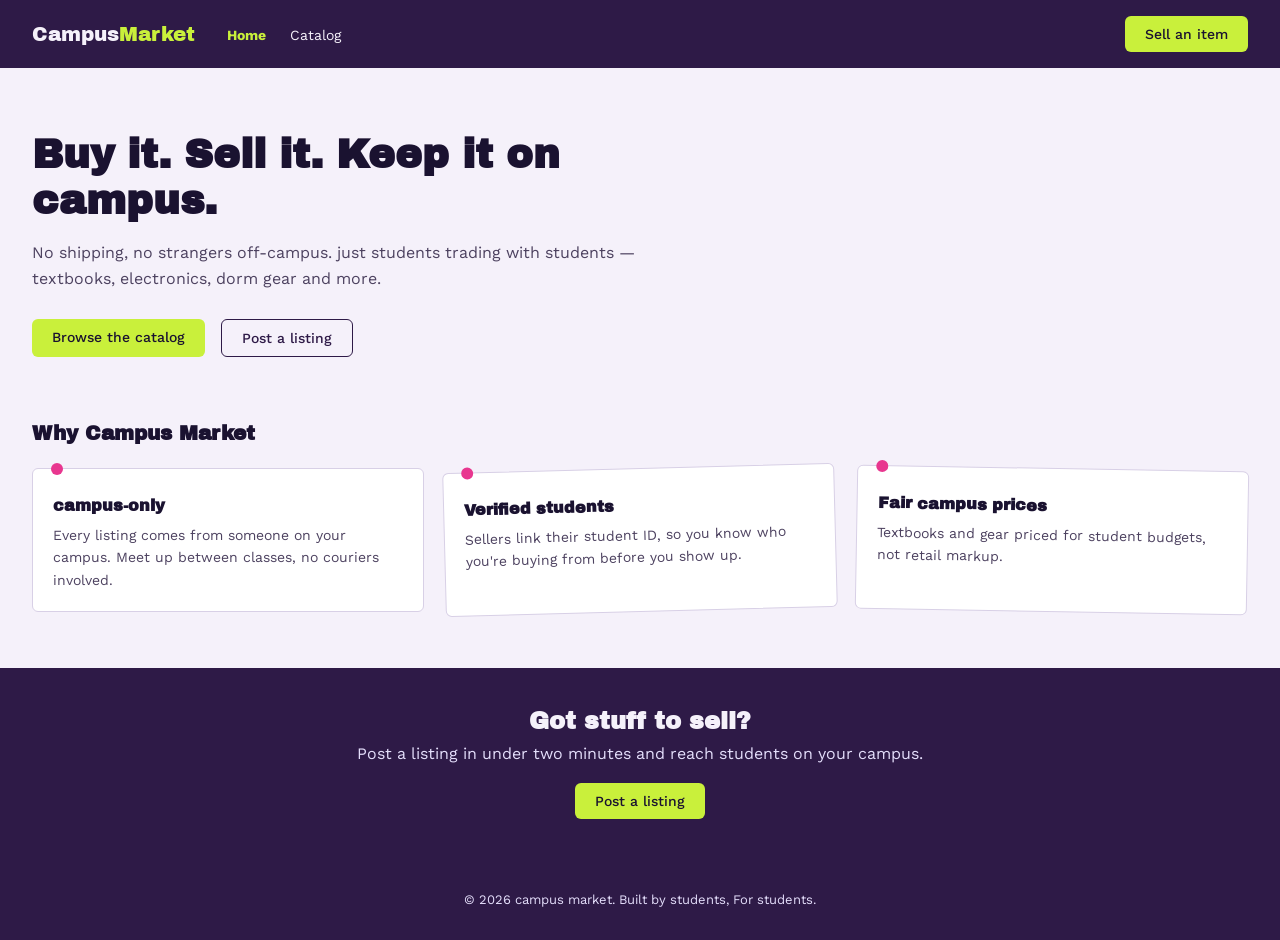
==== index.html @ 6f818fd5 "Part 1: static catalog pages" ====
<!DOCTYPE html>
<html lang="en">
<head>
  <meta charset="UTF-8">
  <meta name="viewport" content="width=device-width, initial-scale=1.0">
  <title>CampusMarket — Buy and sell on campus</title>
  <link rel="preconnect" href="https://fonts.googleapis.com">
  <link href="https://fonts.googleapis.com/css2?family=Archivo+Black&family=Work+Sans:wght@400;500;700&display=swap" rel="stylesheet">
  <link rel="stylesheet" href="styles.css">
</head>
<body>

  <header class="site-header">
    <div class="logo">Campus<span>Market</span></div>
    <nav>
      <ul>
        <li><a href="index.html" class="active">Home</a></li>
        <li><a href="catalog.html">Catalog</a></li>
      </ul>
    </nav>
    <a href="catalog.html" class="btn btn-lime">Sell an item</a>
  </header>

  <main>
    <section class="hero">
      <h1>Buy it. Sell it. Keep it on campus.</h1>
      <p>No shipping, no strangers off-campus. just students trading with students &mdash; textbooks, electronics, dorm gear and more.</p>
      <div class="hero-actions">
        <a href="catalog.html" class="btn btn-lime">Browse the catalog</a>
        <a href="catalog.html" class="btn btn-outline">Post a listing</a>
      </div>
    </section>

    <section class="features">
      <h2>Why Campus Market</h2>
      <div class="feature-grid">
        <article class="feature-card">
          <h3>campus-only</h3>
          <p>Every listing comes from someone on your campus. Meet up between classes, no couriers involved.</p>
        </article>
        <article class="feature-card">
          <h3>Verified students</h3>
          <p>Sellers link their student ID, so you know who you're buying from before you show up.</p>
        </article>
        <article class="feature-card">
          <h3>Fair campus prices</h3>
          <p>Textbooks and gear priced for student budgets, not retail markup.</p>
        </article>
      </div>
    </section>

    <section class="cta-banner">
      <h2>Got stuff to sell?</h2>
      <p>Post a listing in under two minutes and reach students on your campus.</p>
      <a href="catalog.html" class="btn btn-lime">Post a listing</a>
    </section>
  </main>

  <footer class="site-footer">
    <p>&copy; 2026 campus market. Built by students, For students.</p>
  </footer>

</body>
</html>
---- styles.css ----
:root {
  --violet: #2E1A47;
  --lime: #C9F03B;
  --magenta: #E8368F;
  --yellow: #FFD23F;
  --lavender: #F5F1FA;
  --lavender-dark: #E4DEFB;
  --ink: #1A1230;
  --ink-soft: #4d4260;
  --card-border: #d8d0e6;

  --font-display: 'Archivo Black', sans-serif;
  --font-body: 'Work Sans', sans-serif;
}

* {
  box-sizing: border-box;
}

body {
  margin: 0;
  font-family: var(--font-body);
  color: var(--ink);
  background: var(--lavender);
}

a {
  text-decoration: none;
  color: inherit;
}

ul {
  list-style: none;
  margin: 0;
  padding: 0;
}

/* header */

.site-header {
  background: var(--violet);
  padding: 16px 32px;
  display: flex;
  align-items: center;
  gap: 32px;
}

.logo {
  font-family: var(--font-display);
  font-size: 20px;
  color: var(--lavender);
}

.logo span {
  color: var(--lime);
}

.site-header nav {
  flex: 1;
}

.site-header nav ul {
  display: flex;
  gap: 24px;
}

.site-header nav a {
  color: var(--lavender);
  font-size: 14px;
}

.site-header nav a.active {
  color: var(--lime);
  font-weight: 700;
}

/* buttons */

.btn {
  display: inline-block;
  padding: 10px 20px;
  border-radius: 6px;
  font-size: 14px;
  font-weight: 500;
}

.btn-lime {
  background: var(--lime);
  color: var(--ink);
}

.btn-outline {
  background: transparent;
  border: 1.5px solid var(--violet);
  color: var(--violet);
}

/* hero */

.hero {
  padding: 64px 32px 48px;
  max-width: 720px;
}

.hero h1 {
  font-family: var(--font-display);
  font-size: 40px;
  line-height: 1.15;
  margin: 0 0 16px;
}

.hero p {
  font-size: 16px;
  color: var(--ink-soft);
  line-height: 1.6;
  margin: 0 0 28px;
}

.hero-actions {
  display: flex;
  gap: 16px;
}

/* features */

.features {
  padding: 0 32px 56px;
}

.features h2 {
  font-family: var(--font-display);
  font-size: 20px;
  margin-bottom: 24px;
}

.feature-grid {
  display: grid;
  grid-template-columns: repeat(auto-fit, minmax(220px, 1fr));
  gap: 20px;
}

.feature-card {
  background: #ffffff;
  border: 1px solid var(--card-border);
  border-radius: 6px;
  padding: 20px;
  position: relative;
}

.feature-card::before {
  content: "";
  position: absolute;
  top: -6px;
  left: 18px;
  width: 12px;
  height: 12px;
  border-radius: 50%;
  background: var(--magenta);
}

.feature-card:nth-child(2) {
  transform: rotate(-1.5deg);
}

.feature-card:nth-child(3) {
  transform: rotate(1deg);
}

.feature-card h3 {
  font-family: var(--font-display);
  font-size: 16px;
  margin: 8px 0 10px;
}

.feature-card p {
  font-size: 14px;
  color: var(--ink-soft);
  line-height: 1.6;
  margin: 0;
}

/* cta banner */

.cta-banner {
  background: var(--violet);
  color: var(--lavender);
  padding: 40px 32px;
  text-align: center;
}

.cta-banner h2 {
  font-family: var(--font-display);
  font-size: 24px;
  margin: 0 0 10px;
}

.cta-banner p {
  margin: 0 0 20px;
  color: var(--lavender-dark);
}

/* catalog page */

.catalog-intro {
  padding: 48px 32px 8px;
}

.catalog-intro h1 {
  font-family: var(--font-display);
  font-size: 28px;
  margin: 0 0 8px;
}

.catalog-intro p {
  color: var(--ink-soft);
  margin: 0;
}

.catalog {
  padding: 24px 32px 56px;
}

.product-grid {
  display: grid;
  grid-template-columns: repeat(auto-fit, minmax(220px, 1fr));
  gap: 20px;
}

.product-card {
  background: #ffffff;
  border: 1px solid var(--card-border);
  border-radius: 6px;
  padding: 18px;
  position: relative;
}

.product-card::before {
  content: "";
  position: absolute;
  top: -6px;
  left: 18px;
  width: 12px;
  height: 12px;
  border-radius: 50%;
  background: var(--magenta);
}

.product-card:nth-child(2n) {
  transform: rotate(-1.2deg);
}

.product-card:nth-child(3n) {
  transform: rotate(1deg);
}

.product-name {
  font-family: var(--font-display);
  font-size: 15px;
  margin: 6px 0 10px;
}

.product-desc {
  font-size: 13px;
  color: var(--ink-soft);
  line-height: 1.6;
  margin: 0 0 14px;
}

.product-price {
  font-family: var(--font-display);
  font-size: 16px;
  margin: 0 0 10px;
}

.badge {
  display: inline-block;
  font-size: 11px;
  font-weight: 500;
  padding: 4px 10px;
  border-radius: 4px;
}

.badge-lime {
  background: var(--lime);
  color: var(--ink);
}

.badge-yellow {
  background: var(--yellow);
  color: var(--ink);
}

.badge-magenta {
  background: var(--magenta);
  color: #ffffff;
}

/* footer */

.site-footer {
  background: var(--violet);
  color: var(--lavender-dark);
  text-align: center;
  padding: 20px 32px;
  font-size: 13px;
}
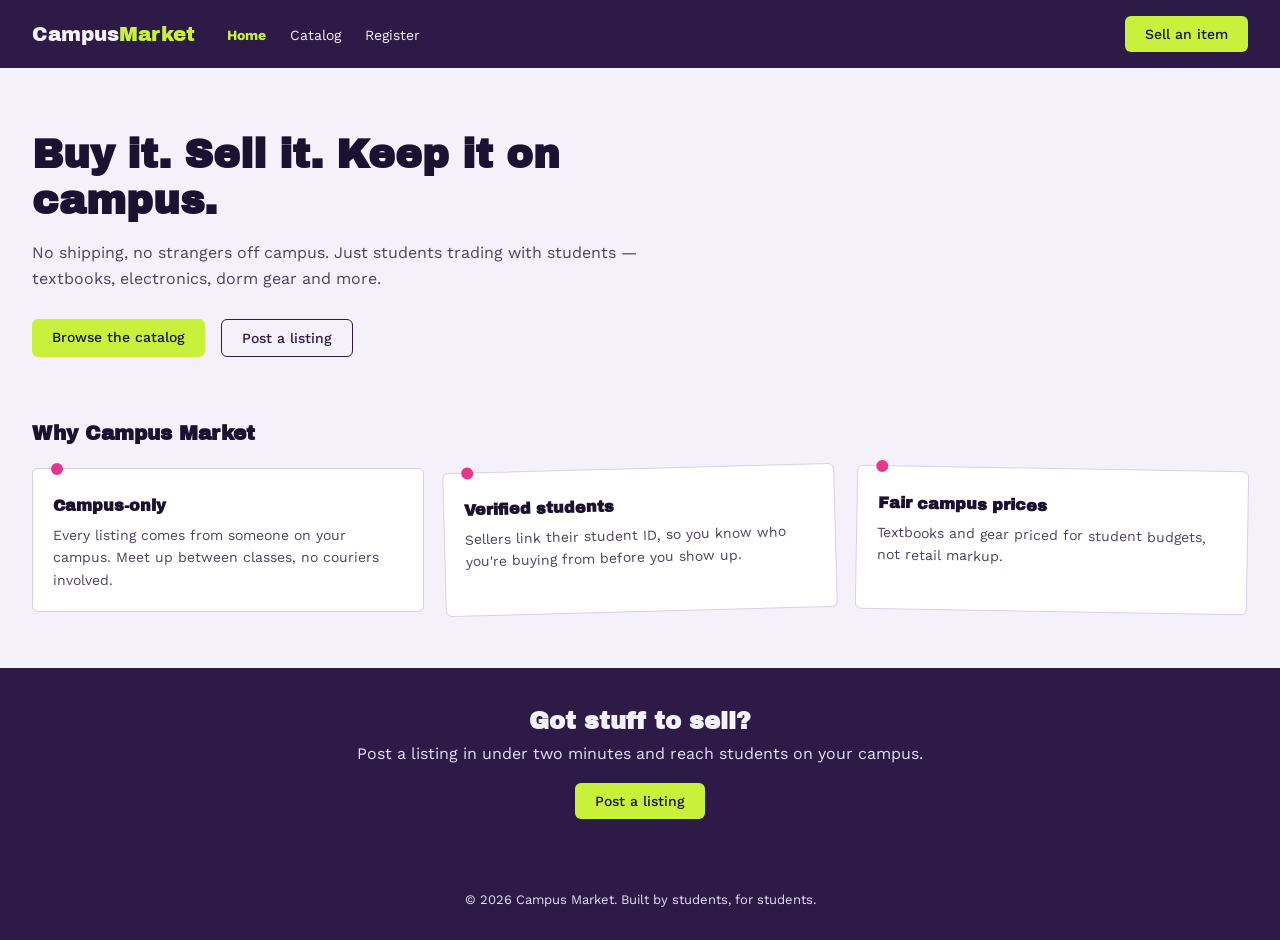
==== commit 640d90f8: "Part 3: Form validation and interactivity" ====
--- a/index.html
+++ b/index.html
@@ -3,7 +3,7 @@
 <head>
   <meta charset="UTF-8">
   <meta name="viewport" content="width=device-width, initial-scale=1.0">
-  <title>CampusMarket — Buy and sell on campus</title>
+  <title>CampusMarket — buy and sell on campus</title>
   <link rel="preconnect" href="https://fonts.googleapis.com">
   <link href="https://fonts.googleapis.com/css2?family=Archivo+Black&family=Work+Sans:wght@400;500;700&display=swap" rel="stylesheet">
   <link rel="stylesheet" href="styles.css">
@@ -16,6 +16,7 @@
       <ul>
         <li><a href="index.html" class="active">Home</a></li>
         <li><a href="catalog.html">Catalog</a></li>
+        <li><a href="register.html">Register</a></li>
       </ul>
     </nav>
     <a href="catalog.html" class="btn btn-lime">Sell an item</a>
@@ -24,7 +25,7 @@
   <main>
     <section class="hero">
       <h1>Buy it. Sell it. Keep it on campus.</h1>
-      <p>No shipping, no strangers off-campus. just students trading with students &mdash; textbooks, electronics, dorm gear and more.</p>
+      <p>No shipping, no strangers off campus. Just students trading with students &mdash; textbooks, electronics, dorm gear and more.</p>
       <div class="hero-actions">
         <a href="catalog.html" class="btn btn-lime">Browse the catalog</a>
         <a href="catalog.html" class="btn btn-outline">Post a listing</a>
@@ -35,7 +36,7 @@
       <h2>Why Campus Market</h2>
       <div class="feature-grid">
         <article class="feature-card">
-          <h3>campus-only</h3>
+          <h3>Campus-only</h3>
           <p>Every listing comes from someone on your campus. Meet up between classes, no couriers involved.</p>
         </article>
         <article class="feature-card">
@@ -57,7 +58,7 @@
   </main>
 
   <footer class="site-footer">
-    <p>&copy; 2026 campus market. Built by students, For students.</p>
+    <p>&copy; 2026 Campus Market. Built by students, for students.</p>
   </footer>
 
 </body>
--- a/styles.css
+++ b/styles.css
@@ -295,6 +295,147 @@
   color: #ffffff;
 }
 
+/* filter bar */
+
+.filter-bar {
+  display: flex;
+  gap: 12px;
+  padding: 0 32px 24px;
+  flex-wrap: wrap;
+}
+
+.filter-bar input,
+.filter-bar select {
+  font-family: var(--font-body);
+  font-size: 14px;
+  padding: 10px 14px;
+  border: 1px solid var(--card-border);
+  border-radius: 6px;
+  background: #ffffff;
+  color: var(--ink);
+}
+
+.filter-bar input {
+  flex: 1;
+  min-width: 200px;
+}
+
+/* quantity row */
+
+.qty-row {
+  display: flex;
+  align-items: center;
+  gap: 8px;
+  margin-top: 12px;
+  padding-top: 12px;
+  border-top: 1px solid var(--card-border);
+}
+
+.qty-row label {
+  font-size: 12px;
+  color: var(--ink-soft);
+}
+
+.qty-input {
+  width: 50px;
+  font-family: var(--font-body);
+  font-size: 13px;
+  padding: 4px 6px;
+  border: 1px solid var(--card-border);
+  border-radius: 4px;
+}
+
+.line-total {
+  margin-left: auto;
+  font-family: var(--font-display);
+  font-size: 13px;
+}
+
+/* grand total bar */
+
+.grand-total-bar {
+  display: flex;
+  justify-content: space-between;
+  max-width: 260px;
+  margin: 0 32px 48px auto;
+  background: var(--violet);
+  color: var(--lavender);
+  padding: 14px 20px;
+  border-radius: 6px;
+  font-family: var(--font-display);
+  font-size: 15px;
+}
+
+/* register form */
+
+.form-section {
+  max-width: 420px;
+  margin: 0 auto;
+  padding: 56px 32px;
+}
+
+.form-section h1 {
+  font-family: var(--font-display);
+  font-size: 26px;
+  margin: 0 0 8px;
+}
+
+.form-section > p {
+  color: var(--ink-soft);
+  margin: 0 0 28px;
+  font-size: 14px;
+}
+
+.form-group {
+  margin-bottom: 18px;
+  display: flex;
+  flex-direction: column;
+}
+
+.form-group label {
+  font-size: 13px;
+  margin-bottom: 6px;
+  color: var(--ink);
+}
+
+.form-group input[type="text"],
+.form-group input[type="password"] {
+  font-family: var(--font-body);
+  font-size: 14px;
+  padding: 10px 12px;
+  border: 1px solid var(--card-border);
+  border-radius: 6px;
+  background: #ffffff;
+  color: var(--ink);
+}
+
+.checkbox-group {
+  flex-direction: row;
+  align-items: center;
+  gap: 8px;
+}
+
+.checkbox-group label {
+  margin: 0;
+}
+
+.error-message {
+  color: var(--magenta);
+  font-size: 12px;
+  min-height: 16px;
+  margin-top: 4px;
+}
+
+.form-success {
+  display: none;
+  margin-top: 16px;
+  padding: 12px 14px;
+  background: var(--lime);
+  color: var(--ink);
+  border-radius: 6px;
+  font-size: 14px;
+}
+
 /* footer */
 
 .site-footer {
